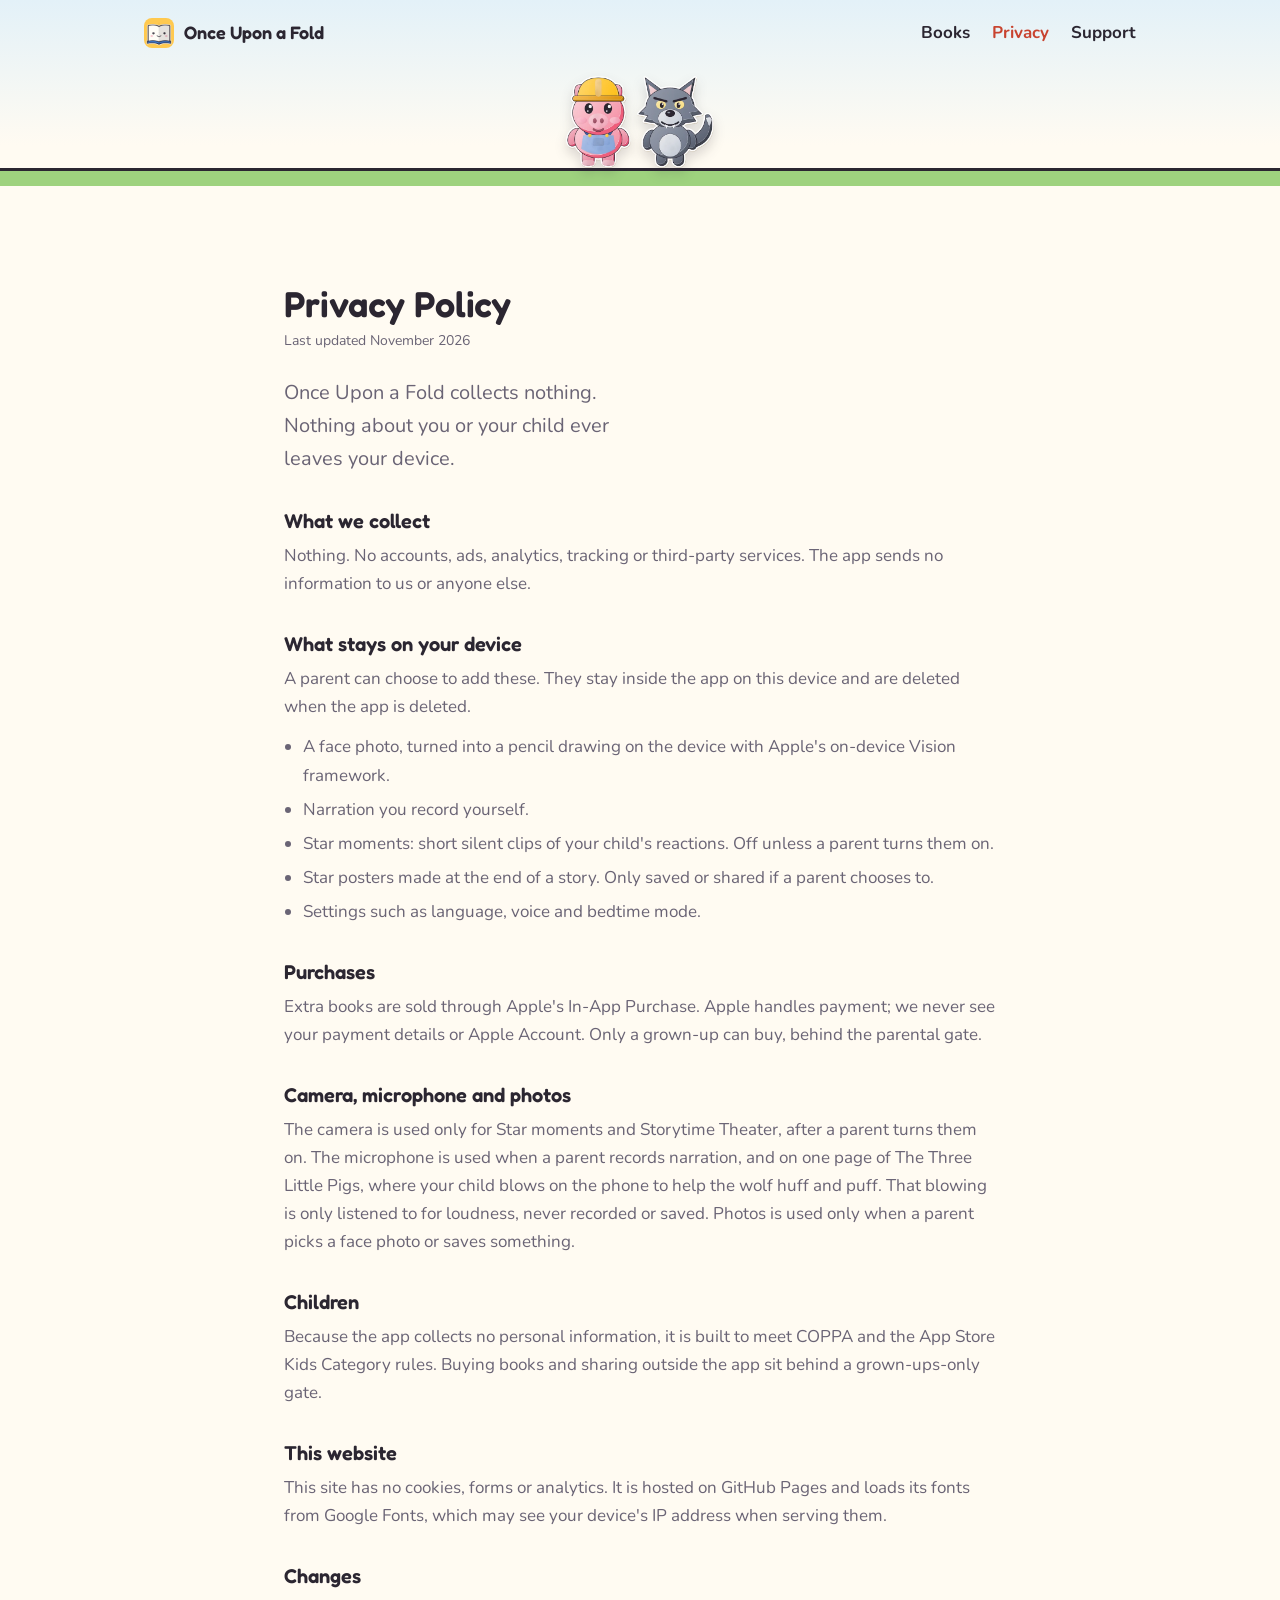
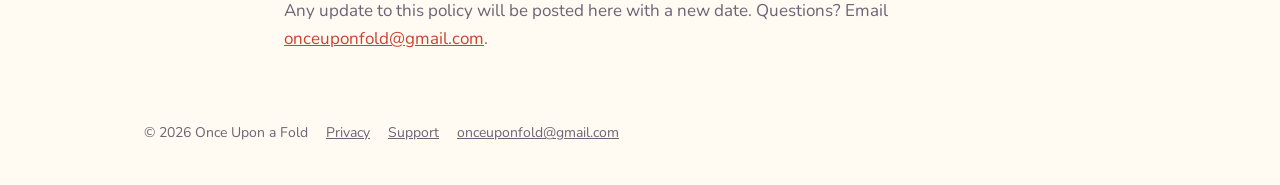
==== privacy.html @ aa735726 "Privacy and support pages in the new homepage style; email address assembled in the browser to keep " ====
<!doctype html>
<html lang="en">
<head>
<meta charset="utf-8">
<meta name="viewport" content="width=device-width, initial-scale=1, viewport-fit=cover">
<title>Privacy Policy · Once Upon a Fold</title>
<meta name="description" content="Once Upon a Fold collects no data. Everything stays on your device.">
<meta property="og:title" content="Once Upon a Fold">
<meta property="og:description" content="Once Upon a Fold collects no data. Everything stays on your device.">
<meta property="og:image" content="https://onceuponafold.com/assets/meadow.webp">
<link rel="icon" href="assets/favicon.png">
<link rel="apple-touch-icon" href="assets/icon.png">
<link rel="stylesheet" href="https://fonts.googleapis.com/css2?family=Fredoka:wght@600&family=Nunito:wght@400;700&display=swap">
<link rel="stylesheet" href="assets/site.css">
</head>
<body class="home">
<header class="page-head">
  <nav aria-label="Site" class="wide">
    <a class="home-link" href="./"><img src="assets/icon.png" alt="Once Upon a Fold home"><span>Once Upon a Fold</span></a>
    <a href="./#books">Books</a><a href="privacy.html" aria-current="page">Privacy</a><a href="support.html">Support</a>
  </nav>
  <div class="mini-cast" aria-hidden="true">
    <img src="assets/chars/pigBricks.webp" alt=""><img src="assets/chars/wolf.webp" alt="">
  </div>
  <div class="ground thin" aria-hidden="true"></div>
</header>
<main class="page wide">
  <section>
    <h2>Privacy Policy</h2>
    <p class="date">Last updated November 2026</p>
    <p class="lead">Once Upon a Fold collects nothing. Nothing about you or your child ever leaves your device.</p>

    <h3>What we collect</h3>
    <p>Nothing. No accounts, ads, analytics, tracking or third-party services. The app sends no information to us or anyone else.</p>

    <h3>What stays on your device</h3>
    <p>A parent can choose to add these. They stay inside the app on this device and are deleted when the app is deleted.</p>
    <ul>
      <li>A face photo, turned into a pencil drawing on the device with Apple's on-device Vision framework.</li>
      <li>Narration you record yourself.</li>
      <li>Star moments: short silent clips of your child's reactions. Off unless a parent turns them on.</li>
      <li>Star posters made at the end of a story. Only saved or shared if a parent chooses to.</li>
      <li>Settings such as language, voice and bedtime mode.</li>
    </ul>

    <h3>Purchases</h3>
    <p>Extra books are sold through Apple's In-App Purchase. Apple handles payment; we never see your payment details or Apple Account. Only a grown-up can buy, behind the parental gate.</p>

    <h3>Camera, microphone and photos</h3>
    <p>The camera is used only for Star moments and Storytime Theater, after a parent turns them on. The microphone is used when a parent records narration, and on one page of The Three Little Pigs, where your child blows on the phone to help the wolf huff and puff. That blowing is only listened to for loudness, never recorded or saved. Photos is used only when a parent picks a face photo or saves something.</p>

    <h3>Children</h3>
    <p>Because the app collects no personal information, it is built to meet COPPA and the App Store Kids Category rules. Buying books and sharing outside the app sit behind a grown-ups-only gate.</p>

    <h3>This website</h3>
    <p>This site has no cookies, forms or analytics. It is hosted on GitHub Pages and loads its fonts from Google Fonts, which may see your device's IP address when serving them.</p>

    <h3>Changes</h3>
    <p>Any update to this policy will be posted here with a new date. Questions? Email <a data-mail href="support.html">us</a>.</p>
  </section>
</main>
<footer class="wide">
    <span>© 2026 Once Upon a Fold</span>
    <a href="privacy.html">Privacy</a>
    <a href="support.html">Support</a>
    <a data-mail href="support.html">email us</a>
</footer>

<script>
document.querySelectorAll('[data-mail]').forEach(function (el) {
  var a = ['onceuponfold', 'gmail.com'].join('@');
  el.textContent = a;
  if (el.tagName === 'A') el.href = 'mailto:' + a;
});
</script>
</body>
</html>
---- assets/site.css ----
/* Layout: the app's meadow title art as a full-width header, then one quiet text column. */
:root {
  --bg: #FFFDF7; --ink: #2B2631; --muted: #6A6475; --red: #C8432F; --line: #ECE5D6; --leaf: #4E9F3D;
  --display: "Fredoka", "Avenir Next Rounded", system-ui, sans-serif;
  --body: "Nunito", "Avenir Next", system-ui, -apple-system, sans-serif;
}
@media (prefers-color-scheme: dark) {
  :root:not([data-theme="light"]) { --bg: #16192A; --ink: #F3EEDF; --muted: #A9A4B8; --red: #FF8A78; --line: #2A2F47; --leaf: #7FCB6B; color-scheme: dark; }
}
:root[data-theme="dark"] { --bg: #16192A; --ink: #F3EEDF; --muted: #A9A4B8; --red: #FF8A78; --line: #2A2F47; --leaf: #7FCB6B; color-scheme: dark; }
* { box-sizing: border-box; }
html, body { margin: 0; }
body { background: var(--bg); color: var(--ink); font-family: var(--body); font-size: 17px; line-height: 1.65; }
img { max-width: 100%; }
.hero { display: block; width: 100%; height: max(240px, calc(100vw * 700 / 2440)); object-fit: cover; object-position: 50% 0; }
.hero.short { height: max(150px, calc(100vw * 380 / 2440)); object-position: 50% 30%; }
.col { max-width: 640px; margin: 0 auto; padding-left: max(20px, env(safe-area-inset-left, 0px)); padding-right: max(20px, env(safe-area-inset-right, 0px)); }
nav { display: flex; align-items: center; gap: 22px; padding-block: 18px; border-bottom: 1px solid var(--line); }
nav .home { white-space: nowrap; display: flex; align-items: center; gap: 10px; margin-right: auto; font-family: var(--display); font-weight: 600; font-size: 18px; }
nav .home img { width: 30px; height: 30px; border-radius: 8px; }
nav a { color: var(--ink); text-decoration: none; font-weight: 700; }
@media (max-width: 420px) { nav .home span { display: none; } }
nav a:hover, nav a[aria-current] { color: var(--red); }
a:focus-visible, button:focus-visible { outline: 2px solid var(--red); outline-offset: 3px; border-radius: 4px; }
a { color: var(--red); }
section { padding-block: 40px 8px; }
h1 { font-family: var(--display); font-weight: 600; font-size: clamp(36px, 7vw, 52px); line-height: 1.08; margin: 0 0 14px; text-wrap: balance; }
h2 { font-family: var(--display); font-weight: 600; font-size: 30px; line-height: 1.2; margin: 0 0 4px; }
.date { color: var(--muted); font-size: 14px; margin: 0 0 24px; }
h3 { font-size: 17px; font-weight: 700; margin: 28px 0 4px; }
p { margin: 0 0 12px; }
ul { margin: 0 0 12px; padding-left: 1.1em; }
li { margin-bottom: 6px; }
.lead { font-size: 20px; color: var(--muted); max-width: 30ch; }
.badge { display: inline-block; margin: 14px 0 6px; line-height: 0; }
.badge img { height: 54px; width: auto; }
.small { font-size: 14px; color: var(--muted); }
.trio { display: grid; grid-template-columns: repeat(3, minmax(0, 1fr)); gap: 24px; padding-block: 36px 8px; border-top: 1px solid var(--line); margin-top: 32px; }
.trio h3 { margin: 0 0 4px; font-family: var(--display); font-weight: 600; font-size: 20px; }
.trio p { color: var(--muted); font-size: 16px; margin: 0; }
@media (max-width: 600px) { .trio { grid-template-columns: 1fr; gap: 18px; } }
.mail { display: flex; flex-wrap: wrap; align-items: baseline; gap: 6px 14px; margin: 16px 0 8px; }
.mail strong { font-size: 20px; color: var(--red); user-select: all; word-break: break-all; }
.mail button { font: 700 14px var(--body); color: var(--muted); background: none; border: 0; padding: 0; cursor: pointer; text-decoration: underline; }
dl { margin: 0; }
dt { font-weight: 700; margin-top: 22px; }
dd { margin: 4px 0 0; color: var(--muted); }
footer { padding-block: 48px 40px; color: var(--muted); font-size: 14px; display: flex; flex-wrap: wrap; gap: 6px 18px; }
footer a { color: var(--muted); }

/* ---- Home page (Nov 2026): calm and centred, the whole cast on one ground line ---- */
.home { background: #FFFBF2; }
.wide { max-width: 1040px; margin: 0 auto; padding-left: max(24px, env(safe-area-inset-left, 0px)); padding-right: max(24px, env(safe-area-inset-right, 0px)); }
.home nav { border-bottom: 0; }
.home-link { white-space: nowrap; display: flex; align-items: center; gap: 10px; margin-right: auto; font-family: var(--display); font-weight: 600; font-size: 18px; color: var(--ink) !important; }
.home-link img { width: 30px; height: 30px; border-radius: 8px; }
@media (max-width: 420px) { .home-link span { display: none; } }
.home header { background: linear-gradient(#E3F1F8, #FFFBF2 78%); overflow: hidden; }
.hero { text-align: center; padding: 48px 24px 0; }
.hero h1 { font-size: clamp(38px, 6vw, 64px); letter-spacing: -.5px; margin: 0 0 16px; }
.hero .lead { margin: 0 auto 22px; max-width: 34ch; }
.hero .small { margin-top: 4px; }
.cast { display: flex; justify-content: center; align-items: flex-end; gap: clamp(0px, 1vw, 10px); margin-top: 40px; padding: 0 12px; }
.cast img { height: var(--h); width: auto; filter: drop-shadow(0 8px 8px rgba(43, 38, 49, .16)); animation: bob 5s ease-in-out infinite; }
.cast img:nth-child(even) { animation-delay: 1.3s; }
.cast img:nth-child(3n) { animation-delay: 2.4s; }
@keyframes bob { 0%, 100% { transform: translateY(0); } 50% { transform: translateY(-6px); } }
@media (max-width: 760px) { .cast img { height: calc(var(--h) * .58); } }
.ground { height: 40px; background: #9ED27E; border-top: 3px solid var(--ink); }
@media (prefers-reduced-motion: reduce) { .cast img, .book { animation: none !important; transition: none !important; } }
@media (prefers-color-scheme: dark) { :root:not([data-theme="light"]) .home, :root:not([data-theme="light"]) .home header { background: var(--bg); } }

.home main section { padding-block: 56px 0; }
.home h2 { font-size: 32px; }
.muted { color: var(--muted); max-width: 62ch; }
.watch { padding-top: 48px !important; }
.watch video { display: block; width: 100%; height: auto; border-radius: 22px; border: 3px solid var(--ink); background: #FFF3DC; box-shadow: 0 20px 50px rgba(43, 38, 49, .14); }

.books { display: grid; grid-template-columns: repeat(6, minmax(0, 1fr)); gap: 14px; align-items: end; margin-top: 24px; }
.book { position: relative; background: var(--cloth); border: 2.5px solid #2B2631; border-radius: 8px 12px 12px 8px; min-height: 210px; padding: 12px 10px 12px 16px; box-shadow: inset 8px 0 0 rgba(0, 0, 0, .16); transition: transform .3s cubic-bezier(.3, 1.6, .5, 1); }
.book:hover { transform: translateY(-8px) rotate(-1.5deg); }
.book h3 { font-family: var(--display); font-weight: 600; font-size: 15px; line-height: 1.2; margin: 0; background: #FFE9A8; color: #2B2631; border-radius: 9px; padding: 6px 8px; }
.book img { position: absolute; bottom: 10px; left: 50%; transform: translateX(-50%); height: 52%; width: auto; filter: drop-shadow(0 4px 4px rgba(0, 0, 0, .2)); }
.book .tag { position: absolute; top: -12px; right: -8px; z-index: 1; background: #F2B53C; color: #2B2631; border: 2px solid #2B2631; border-radius: 999px; font: 700 12px var(--body); padding: 2px 10px; }
.book.soon { background: repeating-linear-gradient(45deg, #F6EEDD, #F6EEDD 10px, #EFE4CE 10px, #EFE4CE 20px); border-style: dashed; display: flex; align-items: center; justify-content: center; text-align: center; box-shadow: none; }
.book.soon p { font: 600 16px/1.3 var(--display); color: #2B2631; margin: 0; }
.plank { height: 14px; background: #C98B4F; border: 2.5px solid #2B2631; border-radius: 6px; margin-top: -2px; }
@media (max-width: 760px) { .books { grid-template-columns: repeat(3, minmax(0, 1fr)); gap: 22px 12px; } .plank { display: none; } }

.features .trio { border-top: 0; margin-top: 8px; padding-top: 20px; }
.features .mini { height: 74px; width: auto; display: block; margin-bottom: 10px; filter: drop-shadow(0 4px 4px rgba(43, 38, 49, .15)); }
.safe { display: flex; align-items: center; gap: 26px; padding-bottom: 12px; }
.safe .gran { height: 130px; width: auto; flex: none; filter: drop-shadow(0 6px 6px rgba(43, 38, 49, .15)); }
@media (max-width: 600px) { .safe { flex-direction: column; align-items: flex-start; } }
.home footer { padding-block: 56px 40px; }

/* Privacy and support pages: the homepage's look, a smaller header */
.page-head { background: linear-gradient(#E3F1F8, #FFFBF2 85%); }
.page-head nav a[aria-current] { color: var(--red); }
.mini-cast { display: flex; justify-content: center; align-items: flex-end; gap: 6px; padding-top: 10px; }
.mini-cast img { height: 92px; width: auto; filter: drop-shadow(0 6px 6px rgba(43, 38, 49, .16)); animation: bob 5s ease-in-out infinite; }
.mini-cast img:nth-child(2) { animation-delay: 1.4s; }
.ground.thin { height: 18px; }
.page { max-width: 760px; padding-top: 40px; }
.page h2 { font-size: 36px; }
.page h3 { font-family: var(--display); font-weight: 600; font-size: 20px; margin-top: 30px; }
.page p, .page li, .page dd { color: var(--muted); }
.page dt { font-family: var(--display); font-weight: 600; font-size: 18px; color: var(--ink); }
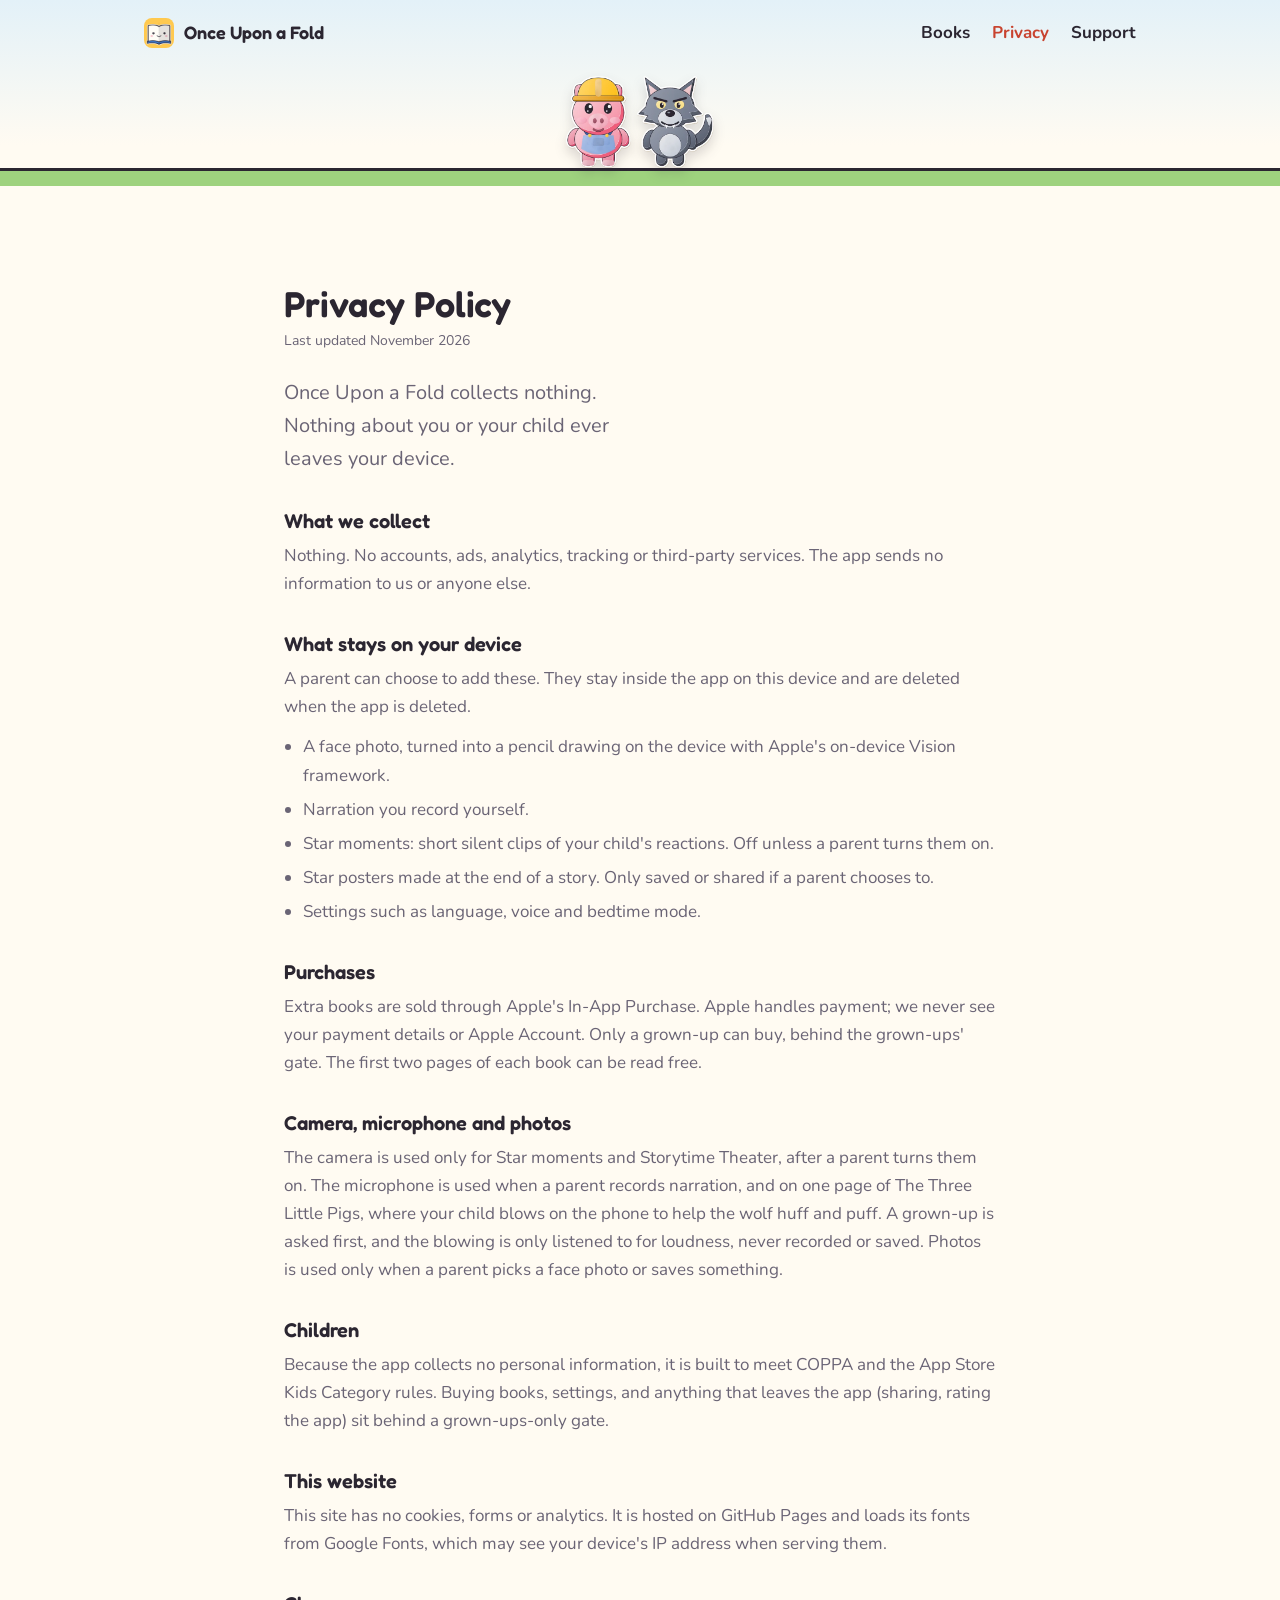
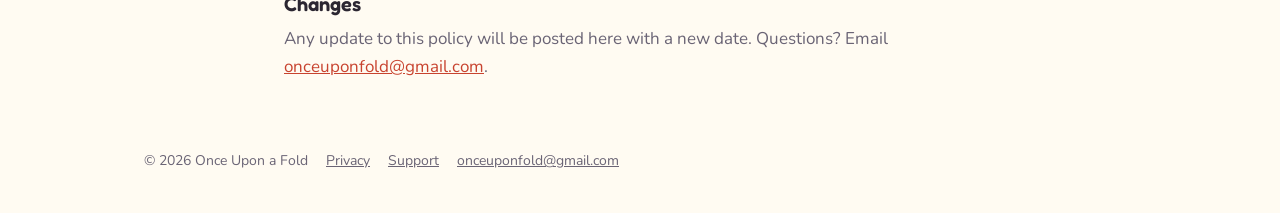
==== commit f78d4a5e: "Support and privacy wording matches the app: Grown-ups button, free previews, turning the phone, mic" ====
--- a/privacy.html
+++ b/privacy.html
@@ -44,13 +44,13 @@
     </ul>
 
     <h3>Purchases</h3>
-    <p>Extra books are sold through Apple's In-App Purchase. Apple handles payment; we never see your payment details or Apple Account. Only a grown-up can buy, behind the parental gate.</p>
+    <p>Extra books are sold through Apple's In-App Purchase. Apple handles payment; we never see your payment details or Apple Account. Only a grown-up can buy, behind the grown-ups' gate. The first two pages of each book can be read free.</p>
 
     <h3>Camera, microphone and photos</h3>
-    <p>The camera is used only for Star moments and Storytime Theater, after a parent turns them on. The microphone is used when a parent records narration, and on one page of The Three Little Pigs, where your child blows on the phone to help the wolf huff and puff. That blowing is only listened to for loudness, never recorded or saved. Photos is used only when a parent picks a face photo or saves something.</p>
+    <p>The camera is used only for Star moments and Storytime Theater, after a parent turns them on. The microphone is used when a parent records narration, and on one page of The Three Little Pigs, where your child blows on the phone to help the wolf huff and puff. A grown-up is asked first, and the blowing is only listened to for loudness, never recorded or saved. Photos is used only when a parent picks a face photo or saves something.</p>
 
     <h3>Children</h3>
-    <p>Because the app collects no personal information, it is built to meet COPPA and the App Store Kids Category rules. Buying books and sharing outside the app sit behind a grown-ups-only gate.</p>
+    <p>Because the app collects no personal information, it is built to meet COPPA and the App Store Kids Category rules. Buying books, settings, and anything that leaves the app (sharing, rating the app) sit behind a grown-ups-only gate.</p>
 
     <h3>This website</h3>
     <p>This site has no cookies, forms or analytics. It is hosted on GitHub Pages and loads its fonts from Google Fonts, which may see your device's IP address when serving them.</p>
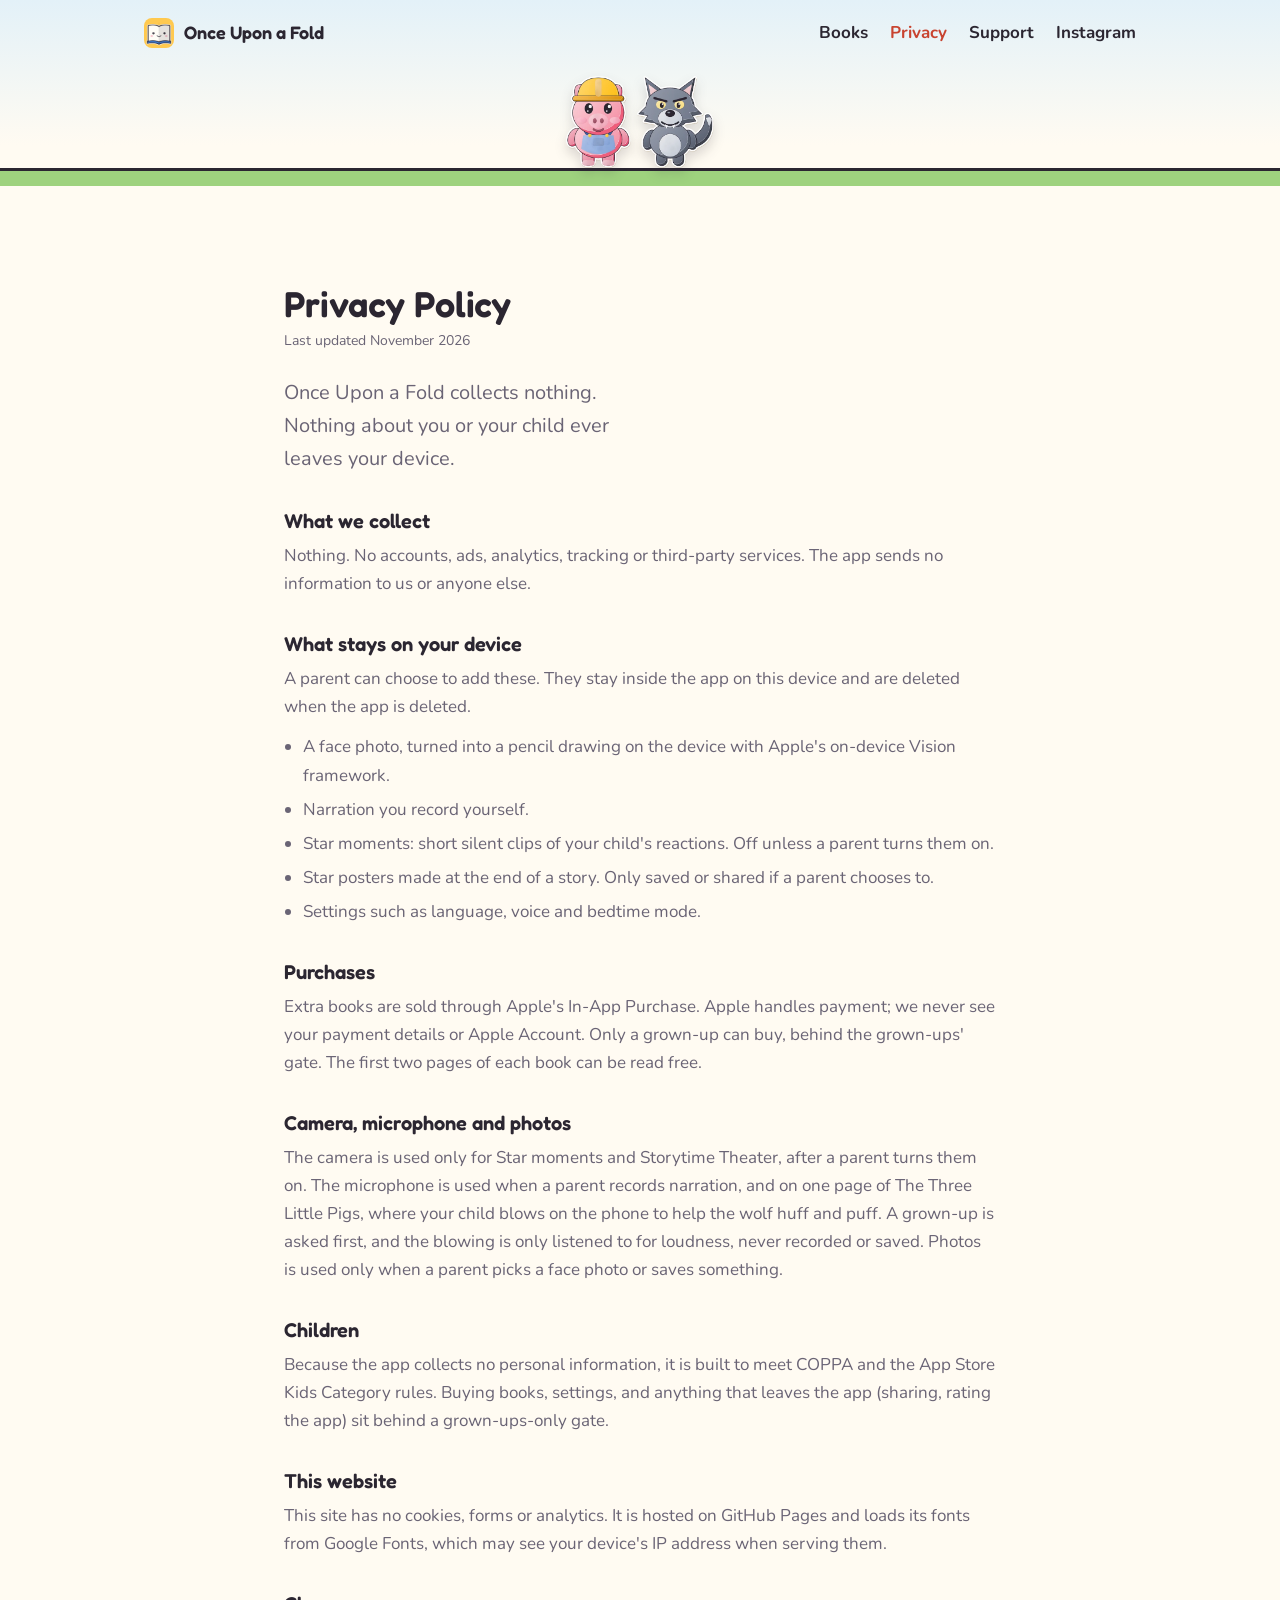
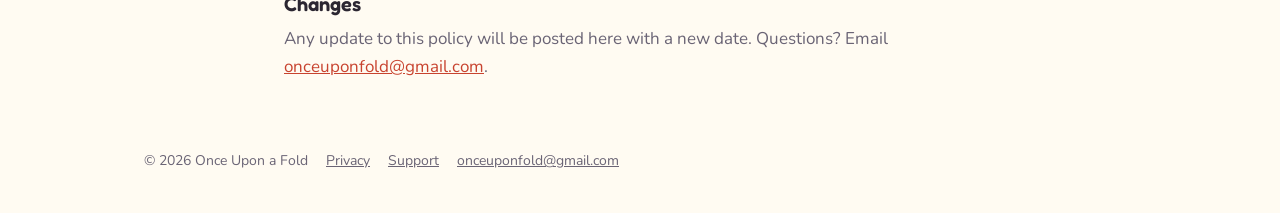
==== commit e688b132: "Instagram link in the menu and footer of every page Co-Authored-By: Claude Opus 5.5 <noreply@anthrop" ====
--- a/privacy.html
+++ b/privacy.html
@@ -17,7 +17,7 @@
 <header class="page-head">
   <nav aria-label="Site" class="wide">
     <a class="home-link" href="./"><img src="assets/icon.png" alt="Once Upon a Fold home"><span>Once Upon a Fold</span></a>
-    <a href="./#books">Books</a><a href="privacy.html" aria-current="page">Privacy</a><a href="support.html">Support</a>
+    <a href="./#books">Books</a><a href="privacy.html" aria-current="page">Privacy</a><a href="support.html">Support</a><a href="https://www.instagram.com/onceuponafold" rel="noopener">Instagram</a>
   </nav>
   <div class="mini-cast" aria-hidden="true">
     <img src="assets/chars/pigBricks.webp" alt=""><img src="assets/chars/wolf.webp" alt="">
--- a/assets/site.css
+++ b/assets/site.css
@@ -106,3 +106,18 @@
 .page h3 { font-family: var(--display); font-weight: 600; font-size: 20px; margin-top: 30px; }
 .page p, .page li, .page dd { color: var(--muted); }
 .page dt { font-family: var(--display); font-weight: 600; font-size: 18px; color: var(--ink); }
+
+/* The app inside the devices it's made for */
+.devices h2, .devices > p { text-align: center; margin-left: auto; margin-right: auto; }
+.device-row { display: grid; grid-template-columns: 1fr 1.15fr 1fr; gap: 28px; align-items: end; margin-top: 30px; }
+.device { margin: 0; text-align: center; }
+.device figcaption { font: 600 16px var(--display); color: var(--muted); margin-top: 12px; }
+.device .screen { background: #1d1b22; padding: 10px; border-radius: 26px; box-shadow: 0 18px 40px rgba(43, 38, 49, .22); }
+.device .screen img { display: block; width: 100%; height: auto; border-radius: 17px; }
+.device.ipad .screen { padding: 14px; border-radius: 30px; }
+.device.iphone .screen { border-radius: 30px; padding: 9px 12px; }
+.device.iphone .screen img { border-radius: 22px; }
+/* iPhone Duo: an open book of a phone, with its hinge down the middle */
+.device.duo .screen { position: relative; }
+.device.duo .screen::after { content: ""; position: absolute; top: 10px; bottom: 10px; left: 50%; width: 3px; transform: translateX(-50%); background: linear-gradient(rgba(0,0,0,.25), rgba(255,255,255,.35), rgba(0,0,0,.25)); }
+@media (max-width: 760px) { .device-row { grid-template-columns: 1fr; gap: 26px; } }
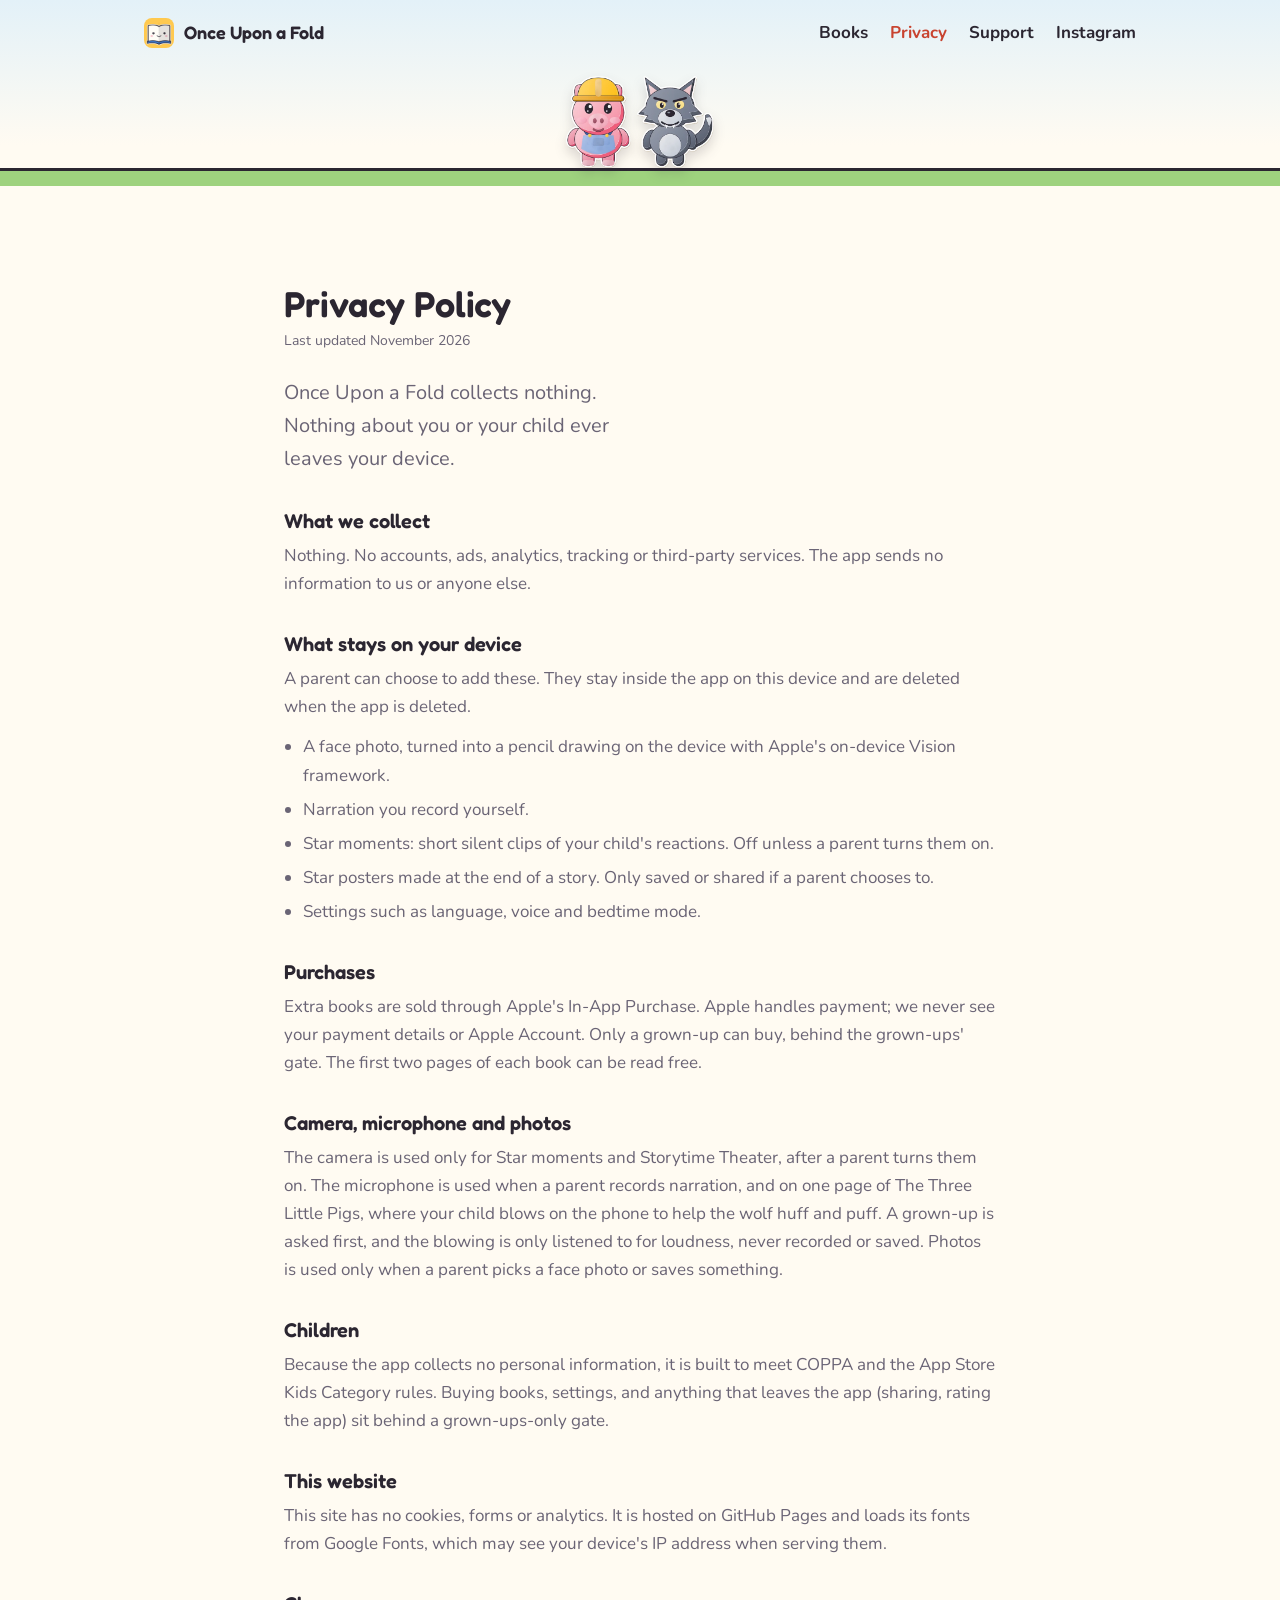
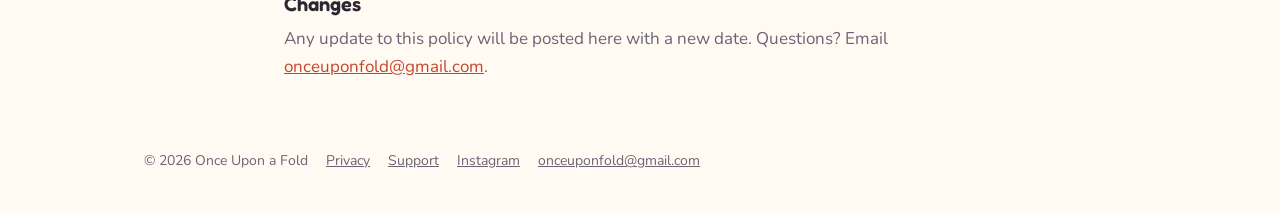
==== commit c8aa0185: "Instagram link in the privacy and support footers Co-Authored-By: Claude Opus 5.5 <noreply@anthropic" ====
--- a/privacy.html
+++ b/privacy.html
@@ -63,6 +63,7 @@
     <span>© 2026 Once Upon a Fold</span>
     <a href="privacy.html">Privacy</a>
     <a href="support.html">Support</a>
+    <a href="https://www.instagram.com/onceuponafold" rel="noopener">Instagram</a>
     <a data-mail href="support.html">email us</a>
 </footer>
 
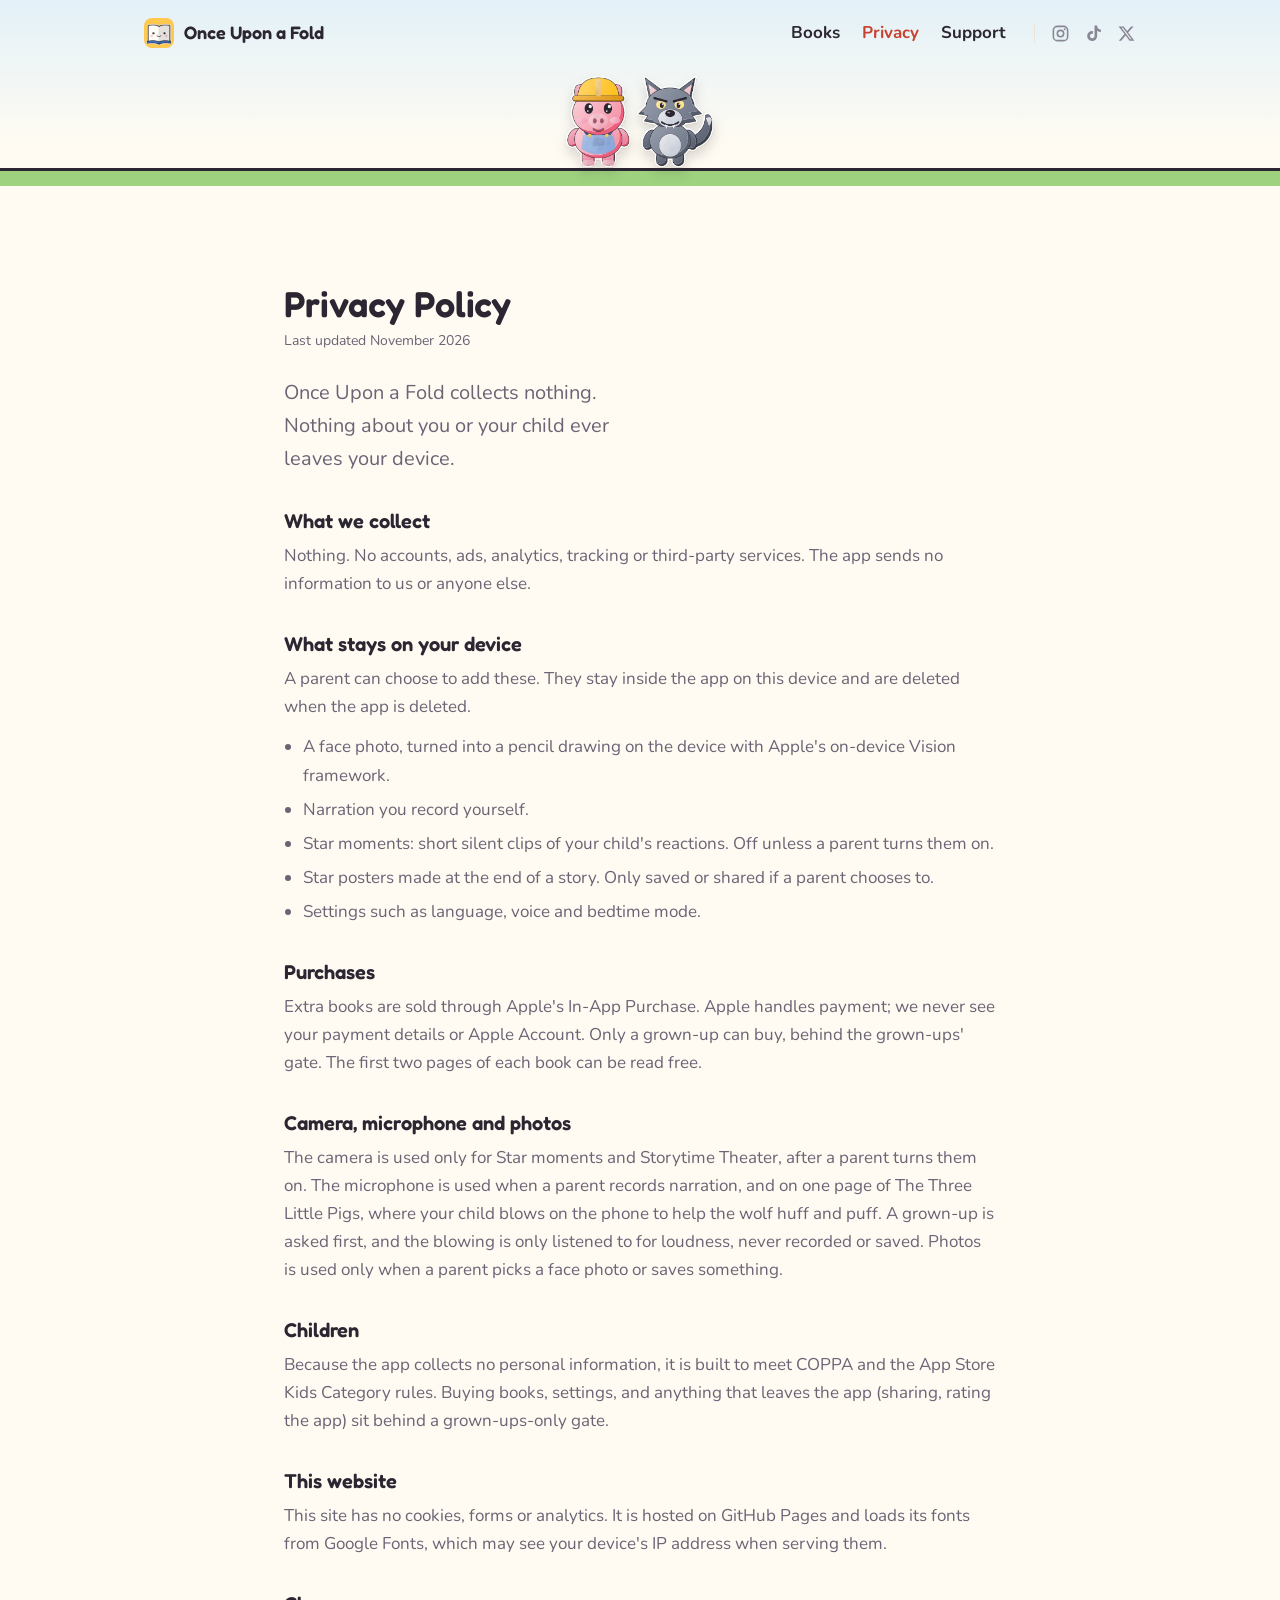
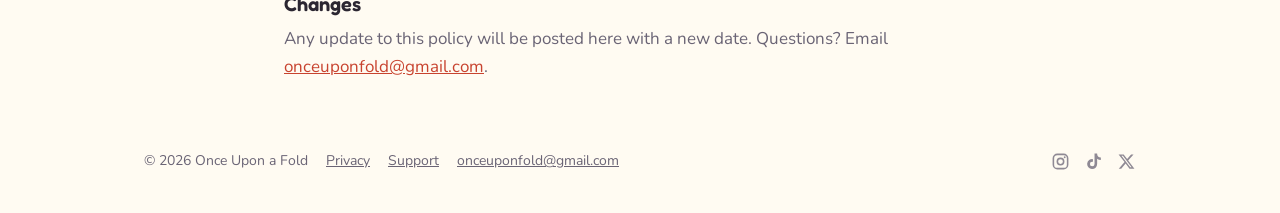
==== commit 529ea2c8: "Subtle Instagram, TikTok and X icons in the menu and footer Co-Authored-By: Claude Opus 5.5 <noreply" ====
--- a/privacy.html
+++ b/privacy.html
@@ -17,7 +17,7 @@
 <header class="page-head">
   <nav aria-label="Site" class="wide">
     <a class="home-link" href="./"><img src="assets/icon.png" alt="Once Upon a Fold home"><span>Once Upon a Fold</span></a>
-    <a href="./#books">Books</a><a href="privacy.html" aria-current="page">Privacy</a><a href="support.html">Support</a><a href="https://www.instagram.com/onceuponafold" rel="noopener">Instagram</a>
+    <a href="./#books">Books</a><a href="privacy.html" aria-current="page">Privacy</a><a href="support.html">Support</a><span class="social"><a href="https://www.instagram.com/onceuponafold" rel="noopener" aria-label="Instagram"><svg viewBox="0 0 24 24" aria-hidden="true"><rect x="3" y="3" width="18" height="18" rx="5" fill="none" stroke="currentColor" stroke-width="2"/><circle cx="12" cy="12" r="4" fill="none" stroke="currentColor" stroke-width="2"/><circle cx="17.3" cy="6.7" r="1.2" fill="currentColor"/></svg></a><a href="https://www.tiktok.com/@onceuponafold.com" rel="noopener" aria-label="TikTok"><svg viewBox="0 0 24 24" aria-hidden="true"><path fill="currentColor" d="M16.6 2h-3.3v13.2a2.9 2.9 0 1 1-2.9-2.9c.3 0 .6 0 .9.1V9a6.3 6.3 0 1 0 5.3 6.2V8.6a8 8 0 0 0 4.7 1.5V6.8a4.7 4.7 0 0 1-4.7-4.8Z"/></svg></a><a href="https://x.com/OnceUponaFold" rel="noopener" aria-label="X"><svg viewBox="0 0 24 24" aria-hidden="true"><path fill="currentColor" d="M17.8 3h3.1l-6.8 7.8L22 21h-6.2l-4.9-6.4L5.3 21H2.2l7.3-8.3L2 3h6.4l4.4 5.8L17.8 3Zm-1.1 16.2h1.7L7.4 4.7H5.6l11.1 14.5Z"/></svg></a></span>
   </nav>
   <div class="mini-cast" aria-hidden="true">
     <img src="assets/chars/pigBricks.webp" alt=""><img src="assets/chars/wolf.webp" alt="">
@@ -63,8 +63,8 @@
     <span>© 2026 Once Upon a Fold</span>
     <a href="privacy.html">Privacy</a>
     <a href="support.html">Support</a>
-    <a href="https://www.instagram.com/onceuponafold" rel="noopener">Instagram</a>
     <a data-mail href="support.html">email us</a>
+  <span class="social"><a href="https://www.instagram.com/onceuponafold" rel="noopener" aria-label="Instagram"><svg viewBox="0 0 24 24" aria-hidden="true"><rect x="3" y="3" width="18" height="18" rx="5" fill="none" stroke="currentColor" stroke-width="2"/><circle cx="12" cy="12" r="4" fill="none" stroke="currentColor" stroke-width="2"/><circle cx="17.3" cy="6.7" r="1.2" fill="currentColor"/></svg></a><a href="https://www.tiktok.com/@onceuponafold.com" rel="noopener" aria-label="TikTok"><svg viewBox="0 0 24 24" aria-hidden="true"><path fill="currentColor" d="M16.6 2h-3.3v13.2a2.9 2.9 0 1 1-2.9-2.9c.3 0 .6 0 .9.1V9a6.3 6.3 0 1 0 5.3 6.2V8.6a8 8 0 0 0 4.7 1.5V6.8a4.7 4.7 0 0 1-4.7-4.8Z"/></svg></a><a href="https://x.com/OnceUponaFold" rel="noopener" aria-label="X"><svg viewBox="0 0 24 24" aria-hidden="true"><path fill="currentColor" d="M17.8 3h3.1l-6.8 7.8L22 21h-6.2l-4.9-6.4L5.3 21H2.2l7.3-8.3L2 3h6.4l4.4 5.8L17.8 3Zm-1.1 16.2h1.7L7.4 4.7H5.6l11.1 14.5Z"/></svg></a></span>
 </footer>
 
 <script>
--- a/assets/site.css
+++ b/assets/site.css
@@ -121,3 +121,12 @@
 .device.duo .screen { position: relative; }
 .device.duo .screen::after { content: ""; position: absolute; top: 10px; bottom: 10px; left: 50%; width: 3px; transform: translateX(-50%); background: linear-gradient(rgba(0,0,0,.25), rgba(255,255,255,.35), rgba(0,0,0,.25)); }
 @media (max-width: 760px) { .device-row { grid-template-columns: 1fr; gap: 26px; } }
+
+/* Social links: small, quiet icons that light up on hover */
+.social { display: inline-flex; align-items: center; gap: 14px; }
+nav .social { margin-left: 6px; padding-left: 16px; border-left: 1px solid var(--line); }
+.social a { display: inline-flex; color: var(--muted) !important; opacity: .75; transition: opacity .2s, color .2s, transform .2s; }
+.social a:hover { opacity: 1; color: var(--red) !important; transform: translateY(-1px); }
+.social svg { width: 19px; height: 19px; }
+footer .social { margin-left: auto; }
+@media (max-width: 520px) { nav .social { display: none; } }
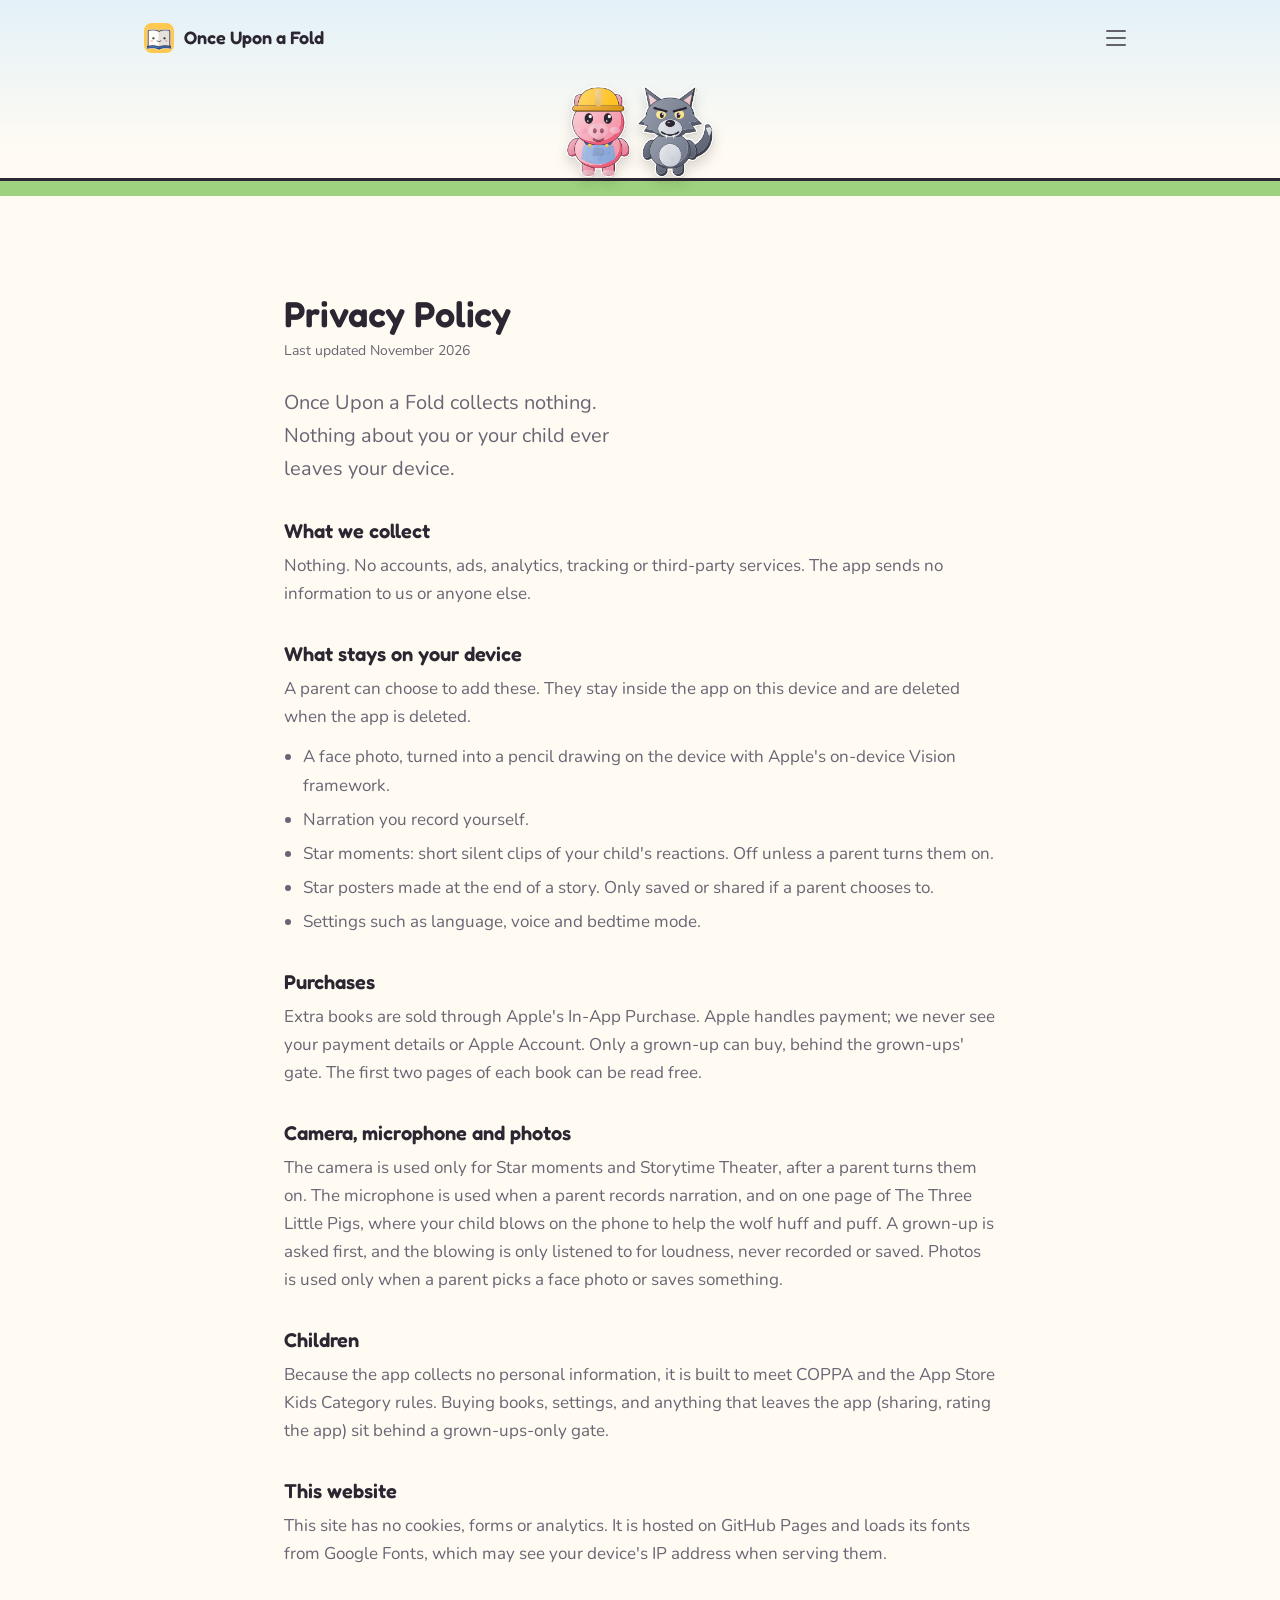
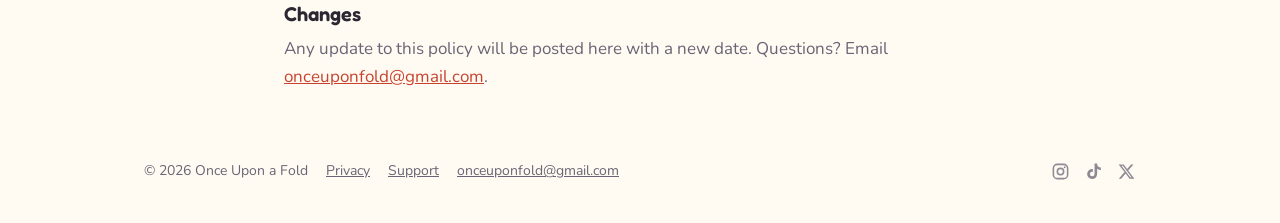
==== commit 6109f325: "Top menu becomes a subtle menu button (Privacy, Support, social icons); Books link removed Co-Author" ====
--- a/privacy.html
+++ b/privacy.html
@@ -17,7 +17,14 @@
 <header class="page-head">
   <nav aria-label="Site" class="wide">
     <a class="home-link" href="./"><img src="assets/icon.png" alt="Once Upon a Fold home"><span>Once Upon a Fold</span></a>
-    <a href="./#books">Books</a><a href="privacy.html" aria-current="page">Privacy</a><a href="support.html">Support</a><span class="social"><a href="https://www.instagram.com/onceuponafold" rel="noopener" aria-label="Instagram"><svg viewBox="0 0 24 24" aria-hidden="true"><rect x="3" y="3" width="18" height="18" rx="5" fill="none" stroke="currentColor" stroke-width="2"/><circle cx="12" cy="12" r="4" fill="none" stroke="currentColor" stroke-width="2"/><circle cx="17.3" cy="6.7" r="1.2" fill="currentColor"/></svg></a><a href="https://www.tiktok.com/@onceuponafold.com" rel="noopener" aria-label="TikTok"><svg viewBox="0 0 24 24" aria-hidden="true"><path fill="currentColor" d="M16.6 2h-3.3v13.2a2.9 2.9 0 1 1-2.9-2.9c.3 0 .6 0 .9.1V9a6.3 6.3 0 1 0 5.3 6.2V8.6a8 8 0 0 0 4.7 1.5V6.8a4.7 4.7 0 0 1-4.7-4.8Z"/></svg></a><a href="https://x.com/OnceUponaFold" rel="noopener" aria-label="X"><svg viewBox="0 0 24 24" aria-hidden="true"><path fill="currentColor" d="M17.8 3h3.1l-6.8 7.8L22 21h-6.2l-4.9-6.4L5.3 21H2.2l7.3-8.3L2 3h6.4l4.4 5.8L17.8 3Zm-1.1 16.2h1.7L7.4 4.7H5.6l11.1 14.5Z"/></svg></a></span>
+    <details class="menu">
+      <summary aria-label="Menu"><span></span><span></span><span></span></summary>
+      <div class="menu-panel">
+        <a href="privacy.html" aria-current="page">Privacy</a>
+        <a href="support.html">Support</a>
+        <span class="social"><a href="https://www.instagram.com/onceuponafold" rel="noopener" aria-label="Instagram"><svg viewBox="0 0 24 24" aria-hidden="true"><rect x="3" y="3" width="18" height="18" rx="5" fill="none" stroke="currentColor" stroke-width="2"/><circle cx="12" cy="12" r="4" fill="none" stroke="currentColor" stroke-width="2"/><circle cx="17.3" cy="6.7" r="1.2" fill="currentColor"/></svg></a><a href="https://www.tiktok.com/@onceuponafold.com" rel="noopener" aria-label="TikTok"><svg viewBox="0 0 24 24" aria-hidden="true"><path fill="currentColor" d="M16.6 2h-3.3v13.2a2.9 2.9 0 1 1-2.9-2.9c.3 0 .6 0 .9.1V9a6.3 6.3 0 1 0 5.3 6.2V8.6a8 8 0 0 0 4.7 1.5V6.8a4.7 4.7 0 0 1-4.7-4.8Z"/></svg></a><a href="https://x.com/OnceUponaFold" rel="noopener" aria-label="X"><svg viewBox="0 0 24 24" aria-hidden="true"><path fill="currentColor" d="M17.8 3h3.1l-6.8 7.8L22 21h-6.2l-4.9-6.4L5.3 21H2.2l7.3-8.3L2 3h6.4l4.4 5.8L17.8 3Zm-1.1 16.2h1.7L7.4 4.7H5.6l11.1 14.5Z"/></svg></a></span>
+      </div>
+    </details>
   </nav>
   <div class="mini-cast" aria-hidden="true">
     <img src="assets/chars/pigBricks.webp" alt=""><img src="assets/chars/wolf.webp" alt="">
--- a/assets/site.css
+++ b/assets/site.css
@@ -130,3 +130,18 @@
 .social svg { width: 19px; height: 19px; }
 footer .social { margin-left: auto; }
 @media (max-width: 520px) { nav .social { display: none; } }
+
+/* A quiet menu button (three short lines) that opens a small paper card */
+.menu { position: relative; margin-left: auto; }
+.menu summary { list-style: none; cursor: pointer; width: 40px; height: 40px; border-radius: 12px; display: flex; flex-direction: column; align-items: center; justify-content: center; gap: 5px; opacity: .7; transition: opacity .2s, background .2s; }
+.menu summary::-webkit-details-marker { display: none; }
+.menu summary:hover, .menu[open] summary { opacity: 1; background: rgba(43, 38, 49, .06); }
+.menu summary span { display: block; width: 20px; height: 2px; border-radius: 2px; background: var(--ink); transition: transform .2s, opacity .2s; }
+.menu[open] summary span:nth-child(1) { transform: translateY(7px) rotate(45deg); }
+.menu[open] summary span:nth-child(2) { opacity: 0; }
+.menu[open] summary span:nth-child(3) { transform: translateY(-7px) rotate(-45deg); }
+.menu-panel { position: absolute; right: 0; top: 48px; z-index: 10; min-width: 190px; display: flex; flex-direction: column; gap: 4px; padding: 12px; background: var(--bg); border: 1px solid var(--line); border-radius: 16px; box-shadow: 0 14px 36px rgba(43, 38, 49, .14); }
+.menu-panel > a { padding: 8px 10px; border-radius: 10px; font-weight: 700; }
+.menu-panel > a:hover { background: rgba(43, 38, 49, .05); }
+.menu-panel .social { padding: 10px 10px 4px; margin: 6px 0 0; border-top: 1px solid var(--line); border-left: 0; gap: 18px; }
+nav .menu-panel .social { display: inline-flex; }
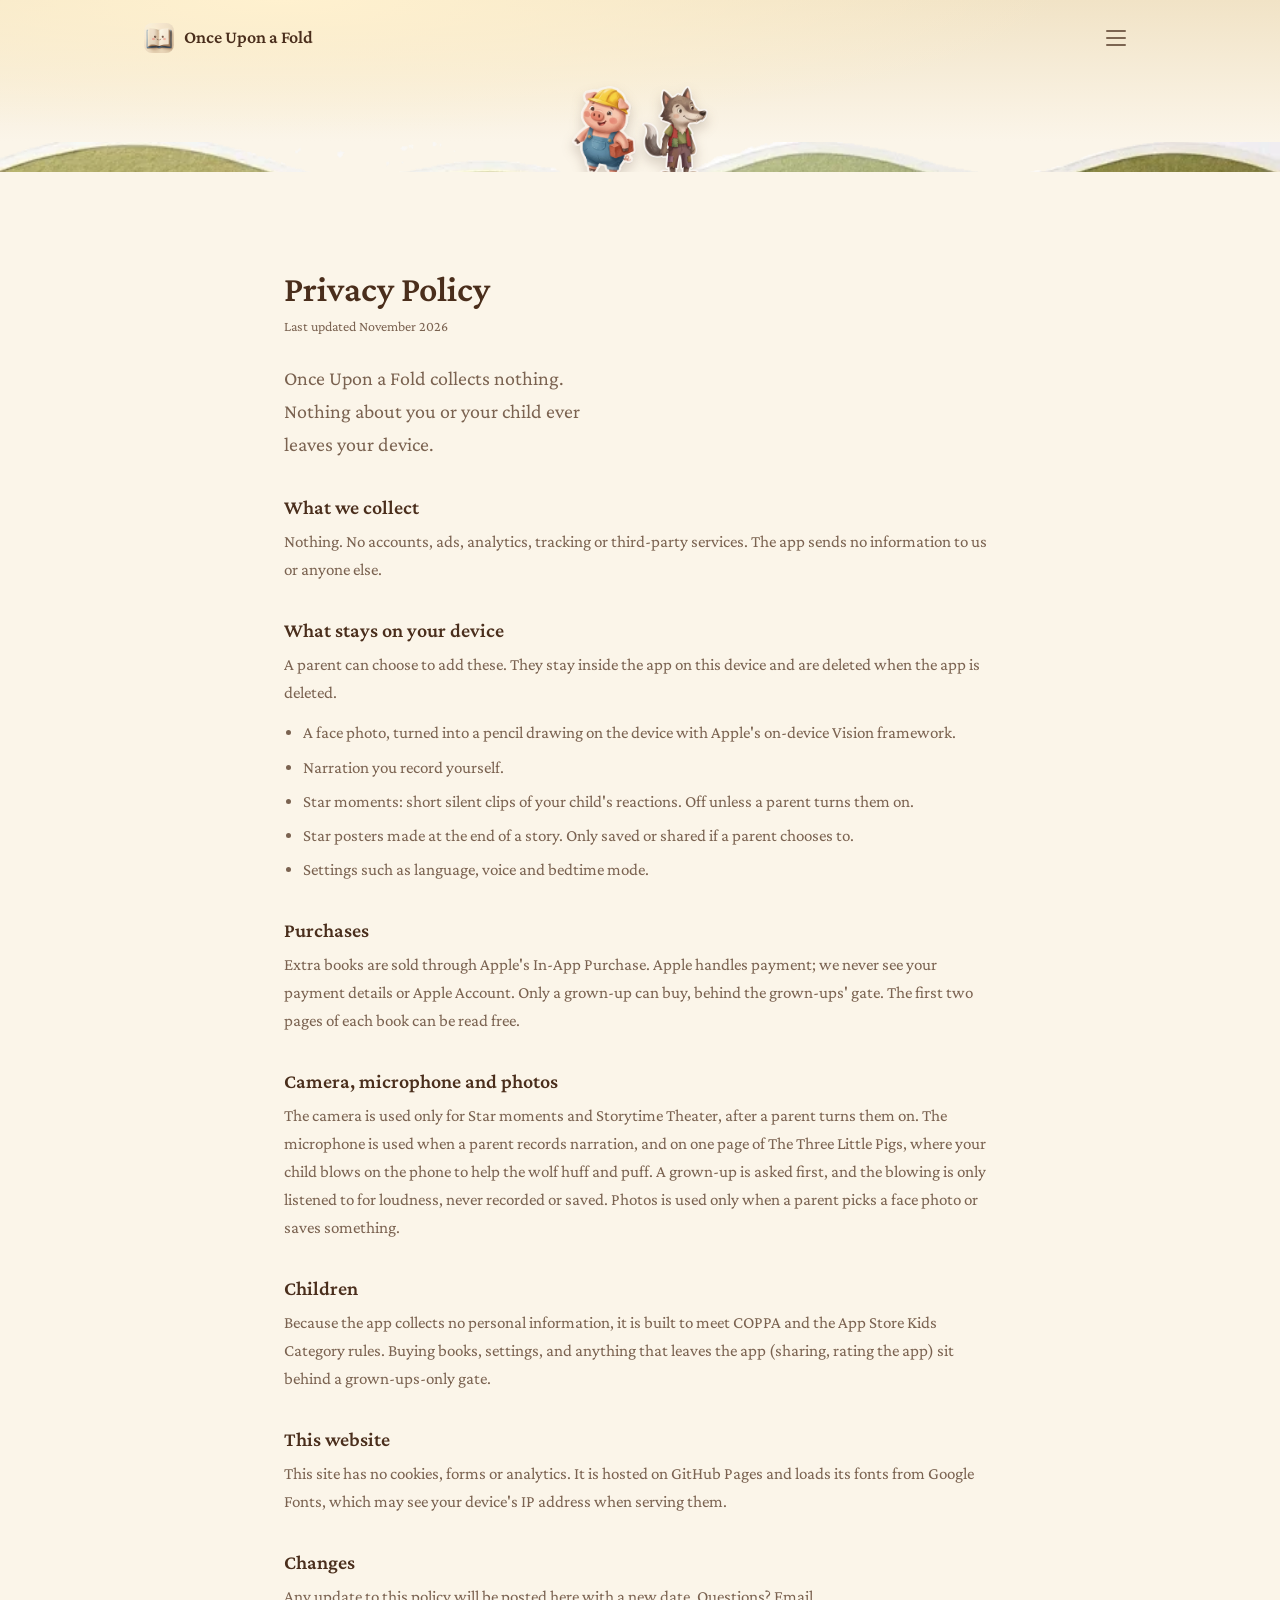
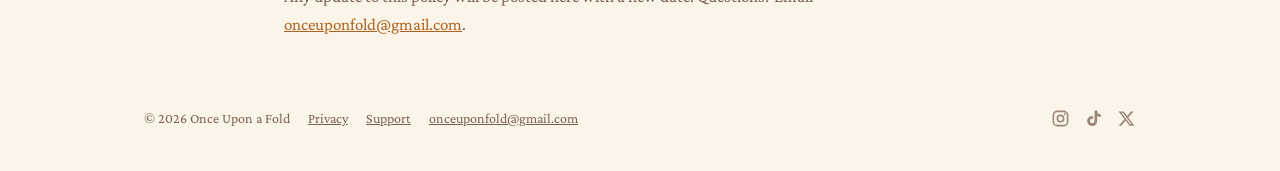
==== commit 6fd09292: "Painted look: painted characters on painted grass, storybook serif, parchment colours, new screensho" ====
--- a/privacy.html
+++ b/privacy.html
@@ -7,11 +7,11 @@
 <meta name="description" content="Once Upon a Fold collects no data. Everything stays on your device.">
 <meta property="og:title" content="Once Upon a Fold">
 <meta property="og:description" content="Once Upon a Fold collects no data. Everything stays on your device.">
-<meta property="og:image" content="https://onceuponafold.com/assets/meadow.webp">
+<meta property="og:image" content="https://onceuponafold.com/assets/preview-poster.jpg">
 <link rel="icon" href="assets/favicon.png">
 <link rel="apple-touch-icon" href="assets/icon.png">
-<link rel="stylesheet" href="https://fonts.googleapis.com/css2?family=Fredoka:wght@600&family=Nunito:wght@400;700&display=swap">
-<link rel="stylesheet" href="assets/site.css">
+<link rel="stylesheet" href="https://fonts.googleapis.com/css2?family=Crimson+Pro:wght@400;600;700&display=swap">
+<link rel="stylesheet" href="assets/site.css?v=20261104e">
 </head>
 <body class="home">
 <header class="page-head">
@@ -27,7 +27,7 @@
     </details>
   </nav>
   <div class="mini-cast" aria-hidden="true">
-    <img src="assets/chars/pigBricks.webp" alt=""><img src="assets/chars/wolf.webp" alt="">
+    <img src="assets/chars/pigBricks.webp?v=2" alt=""><img src="assets/chars/wolf.webp?v=2" alt="">
   </div>
   <div class="ground thin" aria-hidden="true"></div>
 </header>
--- a/assets/site.css
+++ b/assets/site.css
@@ -1,13 +1,14 @@
-/* Layout: the app's meadow title art as a full-width header, then one quiet text column. */
+/* Layout: the app's painted look (Nov 2026): brown ink on cream paper, a storybook serif (the app's
+   own Iowan Old Style on Apple devices), painted characters standing on painted grass. */
 :root {
-  --bg: #FFFDF7; --ink: #2B2631; --muted: #6A6475; --red: #C8432F; --line: #ECE5D6; --leaf: #4E9F3D;
-  --display: "Fredoka", "Avenir Next Rounded", system-ui, sans-serif;
-  --body: "Nunito", "Avenir Next", system-ui, -apple-system, sans-serif;
+  --bg: #FBF5E9; --ink: #4A2E1C; --muted: #7A6250; --red: #B0611E; --line: #EADFC8; --leaf: #7E9A4B;
+  --display: "Iowan Old Style", "Crimson Pro", Georgia, serif;
+  --body: "Iowan Old Style", "Crimson Pro", Georgia, serif;
 }
 @media (prefers-color-scheme: dark) {
-  :root:not([data-theme="light"]) { --bg: #16192A; --ink: #F3EEDF; --muted: #A9A4B8; --red: #FF8A78; --line: #2A2F47; --leaf: #7FCB6B; color-scheme: dark; }
+  :root:not([data-theme="light"]) { --bg: #1B2238; --ink: #F3E9D6; --muted: #B9AE9D; --red: #E9A55B; --line: #2C3550; --leaf: #8FAE5A; color-scheme: dark; }
 }
-:root[data-theme="dark"] { --bg: #16192A; --ink: #F3EEDF; --muted: #A9A4B8; --red: #FF8A78; --line: #2A2F47; --leaf: #7FCB6B; color-scheme: dark; }
+:root[data-theme="dark"] { --bg: #1B2238; --ink: #F3E9D6; --muted: #B9AE9D; --red: #E9A55B; --line: #2C3550; --leaf: #8FAE5A; color-scheme: dark; }
 * { box-sizing: border-box; }
 html, body { margin: 0; }
 body { background: var(--bg); color: var(--ink); font-family: var(--body); font-size: 17px; line-height: 1.65; }
@@ -49,58 +50,56 @@
 footer a { color: var(--muted); }
 
 /* ---- Home page (Nov 2026): calm and centred, the whole cast on one ground line ---- */
-.home { background: #FFFBF2; }
+.home { background: var(--bg); }
 .wide { max-width: 1040px; margin: 0 auto; padding-left: max(24px, env(safe-area-inset-left, 0px)); padding-right: max(24px, env(safe-area-inset-right, 0px)); }
 .home nav { border-bottom: 0; }
 .home-link { white-space: nowrap; display: flex; align-items: center; gap: 10px; margin-right: auto; font-family: var(--display); font-weight: 600; font-size: 18px; color: var(--ink) !important; }
 .home-link img { width: 30px; height: 30px; border-radius: 8px; }
 @media (max-width: 420px) { .home-link span { display: none; } }
-.home header { background: linear-gradient(#E3F1F8, #FFFBF2 78%); overflow: hidden; }
-.hero { text-align: center; padding: 48px 24px 0; }
+.home header { background: radial-gradient(ellipse at 22% 0%, #FFF1CF 0%, rgba(255,241,207,0) 55%), linear-gradient(#F1E3C6, var(--bg) 82%); overflow: hidden; }
+.hero { text-align: center; padding: 48px 24px 0; height: auto; }
 .hero h1 { font-size: clamp(38px, 6vw, 64px); letter-spacing: -.5px; margin: 0 0 16px; }
 .hero .lead { margin: 0 auto 22px; max-width: 34ch; }
 .hero .small { margin-top: 4px; }
 .cast { display: flex; justify-content: center; align-items: flex-end; gap: clamp(0px, 1vw, 10px); margin-top: 40px; padding: 0 12px; }
-.cast img { height: var(--h); width: auto; filter: drop-shadow(0 8px 8px rgba(43, 38, 49, .16)); animation: bob 5s ease-in-out infinite; }
+.cast img { height: var(--h); width: auto; position: relative; z-index: 1; margin-bottom: -14px; filter: drop-shadow(0 8px 8px rgba(74, 46, 28, .18)); animation: bob 5s ease-in-out infinite; }
 .cast img:nth-child(even) { animation-delay: 1.3s; }
 .cast img:nth-child(3n) { animation-delay: 2.4s; }
 @keyframes bob { 0%, 100% { transform: translateY(0); } 50% { transform: translateY(-6px); } }
 @media (max-width: 760px) { .cast img { height: calc(var(--h) * .58); } }
-.ground { height: 40px; background: #9ED27E; border-top: 3px solid var(--ink); }
+.ground { height: 80px; margin-top: -26px; background-image: url(ground.webp); background-repeat: no-repeat; background-position: center top; background-size: cover; }
 @media (prefers-reduced-motion: reduce) { .cast img, .book { animation: none !important; transition: none !important; } }
-@media (prefers-color-scheme: dark) { :root:not([data-theme="light"]) .home, :root:not([data-theme="light"]) .home header { background: var(--bg); } }
+@media (prefers-color-scheme: dark) { :root:not([data-theme="light"]) .home, :root:not([data-theme="light"]) .home header, :root:not([data-theme="light"]) .page-head { background: radial-gradient(ellipse at 22% 0%, rgba(255,214,140,.18) 0%, rgba(255,214,140,0) 55%), var(--bg); } :root:not([data-theme="light"]) .book h3 { background: #F5ECD8; } }
 
 .home main section { padding-block: 56px 0; }
 .home h2 { font-size: 32px; }
 .muted { color: var(--muted); max-width: 62ch; }
-.watch { padding-top: 48px !important; }
-.watch video { display: block; width: 100%; height: auto; border-radius: 22px; border: 3px solid var(--ink); background: #FFF3DC; box-shadow: 0 20px 50px rgba(43, 38, 49, .14); }
 
 .books { display: grid; grid-template-columns: repeat(6, minmax(0, 1fr)); gap: 14px; align-items: end; margin-top: 24px; }
-.book { position: relative; background: var(--cloth); border: 2.5px solid #2B2631; border-radius: 8px 12px 12px 8px; min-height: 210px; padding: 12px 10px 12px 16px; box-shadow: inset 8px 0 0 rgba(0, 0, 0, .16); transition: transform .3s cubic-bezier(.3, 1.6, .5, 1); }
+.book { position: relative; background: var(--cloth); border: 2px solid rgba(74, 46, 28, .75); border-radius: 8px 12px 12px 8px; min-height: 210px; padding: 12px 10px 12px 16px; box-shadow: inset 8px 0 0 rgba(0, 0, 0, .16); transition: transform .3s cubic-bezier(.3, 1.6, .5, 1); }
 .book:hover { transform: translateY(-8px) rotate(-1.5deg); }
-.book h3 { font-family: var(--display); font-weight: 600; font-size: 15px; line-height: 1.2; margin: 0; background: #FFE9A8; color: #2B2631; border-radius: 9px; padding: 6px 8px; }
+.book h3 { font-family: var(--display); font-weight: 700; font-size: 15px; line-height: 1.2; margin: 0; background: #F5ECD8; color: #4A2E1C; border-radius: 6px; padding: 6px 8px; box-shadow: 0 1px 2px rgba(74, 46, 28, .25); }
 .book img { position: absolute; bottom: 10px; left: 50%; transform: translateX(-50%); height: 52%; width: auto; filter: drop-shadow(0 4px 4px rgba(0, 0, 0, .2)); }
-.book .tag { position: absolute; top: -12px; right: -8px; z-index: 1; background: #F2B53C; color: #2B2631; border: 2px solid #2B2631; border-radius: 999px; font: 700 12px var(--body); padding: 2px 10px; }
+.book .tag { position: absolute; top: -12px; right: -8px; z-index: 1; background: #D3A24E; color: #4A2E1C; border: 1.5px solid rgba(74, 46, 28, .7); border-radius: 999px; font: 700 12px var(--body); padding: 2px 10px; }
 .book.soon { background: repeating-linear-gradient(45deg, #F6EEDD, #F6EEDD 10px, #EFE4CE 10px, #EFE4CE 20px); border-style: dashed; display: flex; align-items: center; justify-content: center; text-align: center; box-shadow: none; }
-.book.soon p { font: 600 16px/1.3 var(--display); color: #2B2631; margin: 0; }
-.plank { height: 14px; background: #C98B4F; border: 2.5px solid #2B2631; border-radius: 6px; margin-top: -2px; }
+.book.soon p { font: 700 16px/1.3 var(--display); color: #4A2E1C; margin: 0; }
+.plank { height: 24px; background: url(plank.webp) center / 100% 100%; margin-top: -4px; filter: drop-shadow(0 6px 6px rgba(74, 46, 28, .2)); }
 @media (max-width: 760px) { .books { grid-template-columns: repeat(3, minmax(0, 1fr)); gap: 22px 12px; } .plank { display: none; } }
 
 .features .trio { border-top: 0; margin-top: 8px; padding-top: 20px; }
-.features .mini { height: 74px; width: auto; display: block; margin-bottom: 10px; filter: drop-shadow(0 4px 4px rgba(43, 38, 49, .15)); }
+.features .mini { height: 74px; width: auto; display: block; margin-bottom: 10px; filter: drop-shadow(0 4px 4px rgba(74, 46, 28, .15)); }
 .safe { display: flex; align-items: center; gap: 26px; padding-bottom: 12px; }
-.safe .gran { height: 130px; width: auto; flex: none; filter: drop-shadow(0 6px 6px rgba(43, 38, 49, .15)); }
+.safe .gran { height: 130px; width: auto; flex: none; filter: drop-shadow(0 6px 6px rgba(74, 46, 28, .15)); }
 @media (max-width: 600px) { .safe { flex-direction: column; align-items: flex-start; } }
 .home footer { padding-block: 56px 40px; }
 
 /* Privacy and support pages: the homepage's look, a smaller header */
-.page-head { background: linear-gradient(#E3F1F8, #FFFBF2 85%); }
+.page-head { background: radial-gradient(ellipse at 22% 0%, #FFF1CF 0%, rgba(255,241,207,0) 55%), linear-gradient(#F1E3C6, var(--bg) 85%); }
 .page-head nav a[aria-current] { color: var(--red); }
 .mini-cast { display: flex; justify-content: center; align-items: flex-end; gap: 6px; padding-top: 10px; }
-.mini-cast img { height: 92px; width: auto; filter: drop-shadow(0 6px 6px rgba(43, 38, 49, .16)); animation: bob 5s ease-in-out infinite; }
+.mini-cast img { height: 92px; width: auto; position: relative; z-index: 1; margin-bottom: -10px; filter: drop-shadow(0 6px 6px rgba(74, 46, 28, .18)); animation: bob 5s ease-in-out infinite; }
 .mini-cast img:nth-child(2) { animation-delay: 1.4s; }
-.ground.thin { height: 18px; }
+.ground.thin { height: 30px; }
 .page { max-width: 760px; padding-top: 40px; }
 .page h2 { font-size: 36px; }
 .page h3 { font-family: var(--display); font-weight: 600; font-size: 20px; margin-top: 30px; }
@@ -111,8 +110,8 @@
 .devices h2, .devices > p { text-align: center; margin-left: auto; margin-right: auto; }
 .device-row { display: grid; grid-template-columns: 1fr 1.15fr 1fr; gap: 28px; align-items: end; margin-top: 30px; }
 .device { margin: 0; text-align: center; }
-.device figcaption { font: 600 16px var(--display); color: var(--muted); margin-top: 12px; }
-.device .screen { background: #1d1b22; padding: 10px; border-radius: 26px; box-shadow: 0 18px 40px rgba(43, 38, 49, .22); }
+.device figcaption { font: 700 16px var(--display); color: var(--muted); margin-top: 12px; }
+.device .screen { background: #2a211b; padding: 10px; border-radius: 26px; box-shadow: 0 18px 40px rgba(74, 46, 28, .22); }
 .device .screen img { display: block; width: 100%; height: auto; border-radius: 17px; }
 .device.ipad .screen { padding: 14px; border-radius: 30px; }
 .device.iphone .screen { border-radius: 30px; padding: 9px 12px; }
@@ -135,13 +134,13 @@
 .menu { position: relative; margin-left: auto; }
 .menu summary { list-style: none; cursor: pointer; width: 40px; height: 40px; border-radius: 12px; display: flex; flex-direction: column; align-items: center; justify-content: center; gap: 5px; opacity: .7; transition: opacity .2s, background .2s; }
 .menu summary::-webkit-details-marker { display: none; }
-.menu summary:hover, .menu[open] summary { opacity: 1; background: rgba(43, 38, 49, .06); }
+.menu summary:hover, .menu[open] summary { opacity: 1; background: rgba(74, 46, 28, .06); }
 .menu summary span { display: block; width: 20px; height: 2px; border-radius: 2px; background: var(--ink); transition: transform .2s, opacity .2s; }
 .menu[open] summary span:nth-child(1) { transform: translateY(7px) rotate(45deg); }
 .menu[open] summary span:nth-child(2) { opacity: 0; }
 .menu[open] summary span:nth-child(3) { transform: translateY(-7px) rotate(-45deg); }
-.menu-panel { position: absolute; right: 0; top: 48px; z-index: 10; min-width: 190px; display: flex; flex-direction: column; gap: 4px; padding: 12px; background: var(--bg); border: 1px solid var(--line); border-radius: 16px; box-shadow: 0 14px 36px rgba(43, 38, 49, .14); }
+.menu-panel { position: absolute; right: 0; top: 48px; z-index: 10; min-width: 190px; display: flex; flex-direction: column; gap: 4px; padding: 12px; background: var(--bg); border: 1px solid var(--line); border-radius: 16px; box-shadow: 0 14px 36px rgba(74, 46, 28, .14); }
 .menu-panel > a { padding: 8px 10px; border-radius: 10px; font-weight: 700; }
-.menu-panel > a:hover { background: rgba(43, 38, 49, .05); }
+.menu-panel > a:hover { background: rgba(74, 46, 28, .05); }
 .menu-panel .social { padding: 10px 10px 4px; margin: 6px 0 0; border-top: 1px solid var(--line); border-left: 0; gap: 18px; }
 nav .menu-panel .social { display: inline-flex; }
